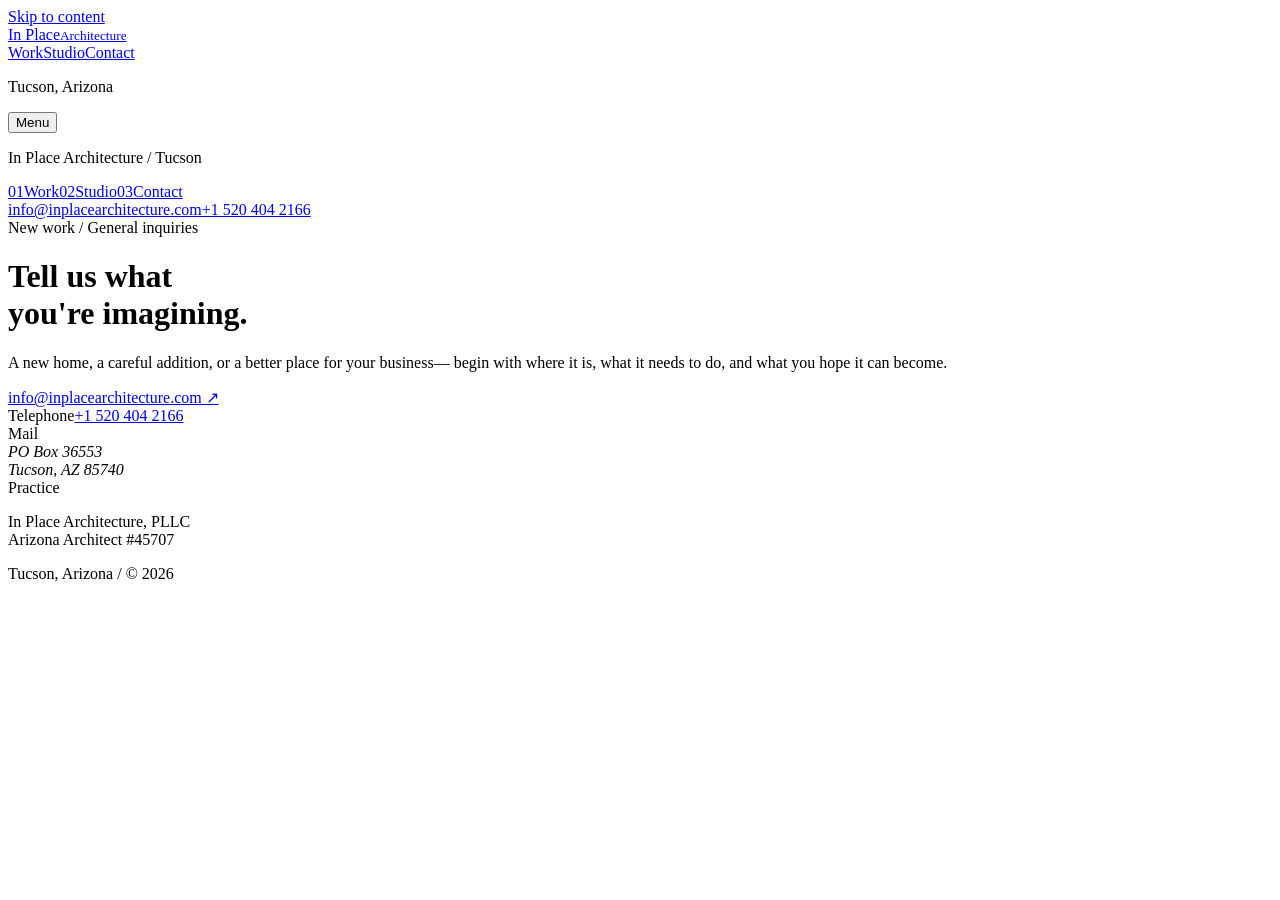
==== contact/index.html @ 78c362d6 "Publish architecture preview" ====
<!DOCTYPE html><html lang="en"><head><meta charSet="utf-8"/><meta name="viewport" content="width=device-width, initial-scale=1"/><link rel="stylesheet" href="/in-place-architecture-preview/assets/index-BM3rAuYu.css" data-rsc-css-href="/in-place-architecture-preview/assets/index-BM3rAuYu.css" data-precedence="vite-rsc/importer-resources"/><title>Contact | In Place Architecture</title><meta name="description" content="Start a conversation with In Place Architecture in Tucson, Arizona."/><meta name="keywords" content="Tucson architect,Arizona residential architect,design build Tucson,home remodel architect,commercial architecture Tucson"/><meta name="robots" content="noindex, nofollow, nocache"/><meta name="googlebot" content="noindex, nofollow, noimageindex"/><meta property="og:title" content="In Place Architecture"/><meta property="og:description" content="Architecture that holds its ground."/><meta property="og:type" content="website"/><meta property="og:locale" content="en_US"/><meta property="og:image" content="https://www.inplacearchitecture.com/og-v2.png"/><meta property="og:image:width" content="1200"/><meta property="og:image:height" content="630"/><meta property="og:image:alt" content="In Place Architecture — Architecture that holds its ground."/><meta name="twitter:card" content="summary_large_image"/><meta name="twitter:title" content="In Place Architecture"/><meta name="twitter:description" content="Architecture that holds its ground."/><meta name="twitter:image" content="https://www.inplacearchitecture.com/og-v2.png"/><link rel="shortcut icon" href="https://www.inplacearchitecture.com/favicon.png"/><link rel="icon" href="https://www.inplacearchitecture.com/favicon.png"/>
<link rel="preload" href="/in-place-architecture-preview/assets/_vinext_fonts/instrument-sans-9d9d2b4013ea/instrument-sans-416253b0.woff2" as="font" type="font/woff2" crossorigin />
<link rel="preload" href="/in-place-architecture-preview/assets/_vinext_fonts/instrument-sans-9d9d2b4013ea/instrument-sans-e190a634.woff2" as="font" type="font/woff2" crossorigin />
<link rel="preload" href="/in-place-architecture-preview/assets/_vinext_fonts/newsreader-94c054835b7e/newsreader-cdecad9c.woff2" as="font" type="font/woff2" crossorigin />
<link rel="preload" href="/in-place-architecture-preview/assets/_vinext_fonts/newsreader-94c054835b7e/newsreader-a239d8f4.woff2" as="font" type="font/woff2" crossorigin />
<link rel="preload" href="/in-place-architecture-preview/assets/_vinext_fonts/newsreader-94c054835b7e/newsreader-2415edd0.woff2" as="font" type="font/woff2" crossorigin />
<style data-vinext-fonts>/* latin-ext */
@font-face {
  font-family: 'Instrument Sans';
  font-style: normal;
  font-weight: 400 700;
  font-stretch: 100%;
  font-display: swap;
  src: url(/assets/_vinext_fonts/instrument-sans-9d9d2b4013ea/instrument-sans-416253b0.woff2) format('woff2');
  unicode-range: U+0100-02BA, U+02BD-02C5, U+02C7-02CC, U+02CE-02D7, U+02DD-02FF, U+0304, U+0308, U+0329, U+1D00-1DBF, U+1E00-1E9F, U+1EF2-1EFF, U+2020, U+20A0-20AB, U+20AD-20C0, U+2113, U+2C60-2C7F, U+A720-A7FF;
}
/* latin */
@font-face {
  font-family: 'Instrument Sans';
  font-style: normal;
  font-weight: 400 700;
  font-stretch: 100%;
  font-display: swap;
  src: url(/assets/_vinext_fonts/instrument-sans-9d9d2b4013ea/instrument-sans-e190a634.woff2) format('woff2');
  unicode-range: U+0000-00FF, U+0131, U+0152-0153, U+02BB-02BC, U+02C6, U+02DA, U+02DC, U+0304, U+0308, U+0329, U+2000-206F, U+20AC, U+2122, U+2191, U+2193, U+2212, U+2215, U+FEFF, U+FFFD;
}

.__font_instrument_sans_19ggksp { font-family: 'Instrument Sans', sans-serif; }

.__variable_instrument_sans_19ggksp { --font-sans: 'Instrument Sans', sans-serif; }

/* vietnamese */
@font-face {
  font-family: 'Newsreader';
  font-style: normal;
  font-weight: 200 800;
  font-display: swap;
  src: url(/assets/_vinext_fonts/newsreader-94c054835b7e/newsreader-cdecad9c.woff2) format('woff2');
  unicode-range: U+0102-0103, U+0110-0111, U+0128-0129, U+0168-0169, U+01A0-01A1, U+01AF-01B0, U+0300-0301, U+0303-0304, U+0308-0309, U+0323, U+0329, U+1EA0-1EF9, U+20AB;
}
/* latin-ext */
@font-face {
  font-family: 'Newsreader';
  font-style: normal;
  font-weight: 200 800;
  font-display: swap;
  src: url(/assets/_vinext_fonts/newsreader-94c054835b7e/newsreader-a239d8f4.woff2) format('woff2');
  unicode-range: U+0100-02BA, U+02BD-02C5, U+02C7-02CC, U+02CE-02D7, U+02DD-02FF, U+0304, U+0308, U+0329, U+1D00-1DBF, U+1E00-1E9F, U+1EF2-1EFF, U+2020, U+20A0-20AB, U+20AD-20C0, U+2113, U+2C60-2C7F, U+A720-A7FF;
}
/* latin */
@font-face {
  font-family: 'Newsreader';
  font-style: normal;
  font-weight: 200 800;
  font-display: swap;
  src: url(/assets/_vinext_fonts/newsreader-94c054835b7e/newsreader-2415edd0.woff2) format('woff2');
  unicode-range: U+0000-00FF, U+0131, U+0152-0153, U+02BB-02BC, U+02C6, U+02DA, U+02DC, U+0304, U+0308, U+0329, U+2000-206F, U+20AC, U+2122, U+2191, U+2193, U+2212, U+2215, U+FEFF, U+FFFD;
}

.__font_newsreader_0sptoui { font-family: 'Newsreader', sans-serif; }

.__variable_newsreader_0sptoui { --font-display: 'Newsreader', sans-serif; }
</style>
</head><body class="__variable_instrument_sans_19ggksp __variable_newsreader_0sptoui"><a class="skip-link" href="#main">Skip to content</a><header class="site-chrome"><a href="/in-place-architecture-preview/" class="site-mark" aria-label="In Place Architecture home"><span>In Place</span><small>Architecture</small></a><nav class="site-nav" aria-label="Primary navigation"><a href="/in-place-architecture-preview/work">Work</a><a href="/in-place-architecture-preview/studio">Studio</a><a href="/in-place-architecture-preview/contact" aria-current="page">Contact</a></nav><p class="site-place">Tucson, Arizona</p><button class="menu-trigger" type="button" aria-expanded="false" aria-controls="site-menu" aria-haspopup="dialog">Menu</button></header><div class="site-menu " id="site-menu" role="dialog" aria-hidden="true" aria-labelledby="site-menu-label"><p class="site-menu__label" id="site-menu-label">In Place Architecture / Tucson</p><nav aria-label="Menu navigation"><a href="/in-place-architecture-preview/work" tabindex="-1"><span>0<!-- -->1</span>Work</a><a href="/in-place-architecture-preview/studio" tabindex="-1"><span>0<!-- -->2</span>Studio</a><a href="/in-place-architecture-preview/contact" tabindex="-1"><span>0<!-- -->3</span>Contact</a></nav><div class="site-menu__contact"><a href="mailto:info@inplacearchitecture.com" tabindex="-1">info@inplacearchitecture.com</a><a href="tel:+15204042166" tabindex="-1">+1 520 404 2166</a></div></div><main id="main" class="contact-page"><div class="contact-page__label">New work / General inquiries</div><h1>Tell us what<br/>you&#x27;re imagining.</h1><p class="contact-page__intro">A new home, a careful addition, or a better place for your business— begin with where it is, what it needs to do, and what you hope it can become.</p><a class="contact-page__email" href="mailto:info@inplacearchitecture.com?subject=Project%20inquiry">info@inplacearchitecture.com <span aria-hidden="true">↗</span></a><div class="contact-page__details"><div><span>Telephone</span><a href="tel:+15204042166">+1 520 404 2166</a></div><div><span>Mail</span><address>PO Box 36553<br/>Tucson, AZ 85740</address></div><div><span>Practice</span><p>In Place Architecture, PLLC<br/>Arizona Architect #45707</p></div></div><p class="contact-page__footer">Tucson, Arizona / © <!-- -->2026</p></main><script type="application/ld+json">{"@context":"https://schema.org","@type":"ProfessionalService","name":"In Place Architecture, PLLC","founder":{"@type":"Person","name":"Jake Boen","jobTitle":"Architect"},"areaServed":"Southern Arizona","telephone":"+1-520-404-2166","email":"info@inplacearchitecture.com","url":"https://www.inplacearchitecture.com/"}</script><script>
(() => {
  const trigger = document.querySelector('.menu-trigger');
  const menu = document.querySelector('.site-menu');
  const menuLinks = menu ? Array.from(menu.querySelectorAll('a')) : [];
  let open = false;

  function setMenu(nextOpen, restoreFocus = false) {
    open = nextOpen;
    if (!trigger || !menu) return;
    trigger.textContent = open ? 'Close' : 'Menu';
    trigger.setAttribute('aria-expanded', String(open));
    menu.classList.toggle('site-menu--open', open);
    menu.setAttribute('aria-hidden', String(!open));
    menuLinks.forEach((link) => link.tabIndex = open ? 0 : -1);
    document.body.style.overflow = open ? 'hidden' : '';
    if (open) menuLinks[0]?.focus();
    if (!open && restoreFocus) trigger.focus();
  }

  trigger?.addEventListener('click', () => setMenu(!open));
  menuLinks.forEach((link) => link.addEventListener('click', () => setMenu(false)));
  document.addEventListener('keydown', (event) => {
    if (!open) return;
    if (event.key === 'Escape') {
      event.preventDefault();
      setMenu(false, true);
      return;
    }
    if (event.key !== 'Tab' || !trigger || menuLinks.length === 0) return;
    const first = trigger;
    const last = menuLinks[menuLinks.length - 1];
    if (event.shiftKey && document.activeElement === first) {
      event.preventDefault();
      last.focus();
    } else if (!event.shiftKey && document.activeElement === last) {
      event.preventDefault();
      first.focus();
    }
  });

  const rows = Array.from(document.querySelectorAll('.project-index__rows > a'));
  const previews = Array.from(document.querySelectorAll('.project-index__preview figure'));
  rows.forEach((row, index) => {
    const activate = () => {
      rows.forEach((item) => item.classList.remove('is-active'));
      previews.forEach((item) => item.classList.remove('is-active'));
      row.classList.add('is-active');
      previews[index]?.classList.add('is-active');
    };
    row.addEventListener('mouseenter', activate);
    row.addEventListener('focus', activate);
  });
})();
</script></body></html>
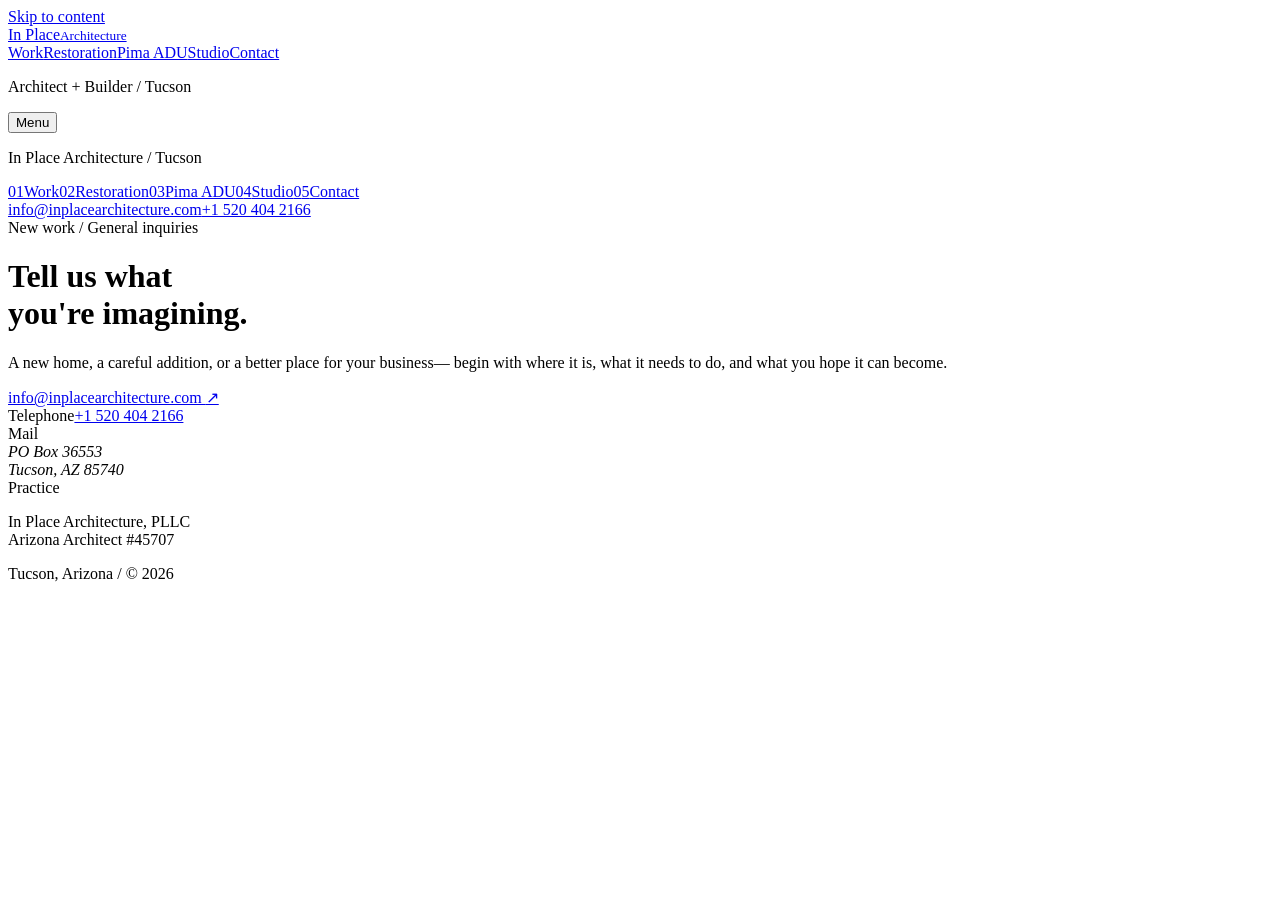
==== commit 24f7e3fc: "Rebuild architecture preview around Jake's portfolio" ====
--- a/contact/index.html
+++ b/contact/index.html
@@ -1,5 +1,4 @@
-<!DOCTYPE html><html lang="en"><head><meta charSet="utf-8"/><meta name="viewport" content="width=device-width, initial-scale=1"/><link rel="stylesheet" href="/in-place-architecture-preview/assets/index-BM3rAuYu.css" data-rsc-css-href="/in-place-architecture-preview/assets/index-BM3rAuYu.css" data-precedence="vite-rsc/importer-resources"/><title>Contact | In Place Architecture</title><meta name="description" content="Start a conversation with In Place Architecture in Tucson, Arizona."/><meta name="keywords" content="Tucson architect,Arizona residential architect,design build Tucson,home remodel architect,commercial architecture Tucson"/><meta name="robots" content="noindex, nofollow, nocache"/><meta name="googlebot" content="noindex, nofollow, noimageindex"/><meta property="og:title" content="In Place Architecture"/><meta property="og:description" content="Architecture that holds its ground."/><meta property="og:type" content="website"/><meta property="og:locale" content="en_US"/><meta property="og:image" content="https://www.inplacearchitecture.com/og-v2.png"/><meta property="og:image:width" content="1200"/><meta property="og:image:height" content="630"/><meta property="og:image:alt" content="In Place Architecture — Architecture that holds its ground."/><meta name="twitter:card" content="summary_large_image"/><meta name="twitter:title" content="In Place Architecture"/><meta name="twitter:description" content="Architecture that holds its ground."/><meta name="twitter:image" content="https://www.inplacearchitecture.com/og-v2.png"/><link rel="shortcut icon" href="https://www.inplacearchitecture.com/favicon.png"/><link rel="icon" href="https://www.inplacearchitecture.com/favicon.png"/>
-<link rel="preload" href="/in-place-architecture-preview/assets/_vinext_fonts/instrument-sans-9d9d2b4013ea/instrument-sans-416253b0.woff2" as="font" type="font/woff2" crossorigin />
+<!DOCTYPE html><html lang="en"><head><meta charSet="utf-8"/><meta name="viewport" content="width=device-width, initial-scale=1"/><link rel="stylesheet" href="/in-place-architecture-preview/assets/site.css"><title>Contact | In Place Architecture</title><meta name="description" content="Start a conversation with In Place Architecture in Tucson, Arizona."/><meta name="keywords" content="Tucson architect,Arizona residential architect,design build Tucson,home remodel architect,historic restoration Tucson,adaptive reuse architect Arizona,Pima ADU,commercial architecture Tucson"/><meta name="robots" content="noindex, nofollow, nocache"/><meta name="googlebot" content="noindex, nofollow, noimageindex"/><meta property="og:title" content="In Place Architecture"/><meta property="og:description" content="Keep what matters. Make what’s next belong."/><meta property="og:type" content="website"/><meta property="og:locale" content="en_US"/><meta property="og:image" content="https://claytonboen.github.io/in-place-architecture-preview/og.png"/><meta property="og:image:width" content="1200"/><meta property="og:image:height" content="630"/><meta property="og:image:alt" content="In Place Architecture — Keep what matters. Make what’s next belong."/><meta name="twitter:card" content="summary_large_image"/><meta name="twitter:title" content="In Place Architecture"/><meta name="twitter:description" content="Keep what matters. Make what’s next belong."/><meta name="twitter:image" content="https://claytonboen.github.io/in-place-architecture-preview/og.png"/><link rel="shortcut icon" href="https://claytonboen.github.io/in-place-architecture-preview/favicon.png"/><link rel="icon" href="https://claytonboen.github.io/in-place-architecture-preview/favicon.png"/><link rel="preload" href="/in-place-architecture-preview/assets/_vinext_fonts/instrument-sans-9d9d2b4013ea/instrument-sans-416253b0.woff2" as="font" type="font/woff2" crossorigin />
 <link rel="preload" href="/in-place-architecture-preview/assets/_vinext_fonts/instrument-sans-9d9d2b4013ea/instrument-sans-e190a634.woff2" as="font" type="font/woff2" crossorigin />
 <link rel="preload" href="/in-place-architecture-preview/assets/_vinext_fonts/newsreader-94c054835b7e/newsreader-cdecad9c.woff2" as="font" type="font/woff2" crossorigin />
 <link rel="preload" href="/in-place-architecture-preview/assets/_vinext_fonts/newsreader-94c054835b7e/newsreader-a239d8f4.woff2" as="font" type="font/woff2" crossorigin />
@@ -11,7 +10,7 @@
   font-weight: 400 700;
   font-stretch: 100%;
   font-display: swap;
-  src: url(/assets/_vinext_fonts/instrument-sans-9d9d2b4013ea/instrument-sans-416253b0.woff2) format('woff2');
+  src: url(/in-place-architecture-preview/assets/_vinext_fonts/instrument-sans-9d9d2b4013ea/instrument-sans-416253b0.woff2) format('woff2');
   unicode-range: U+0100-02BA, U+02BD-02C5, U+02C7-02CC, U+02CE-02D7, U+02DD-02FF, U+0304, U+0308, U+0329, U+1D00-1DBF, U+1E00-1E9F, U+1EF2-1EFF, U+2020, U+20A0-20AB, U+20AD-20C0, U+2113, U+2C60-2C7F, U+A720-A7FF;
 }
 /* latin */
@@ -21,7 +20,7 @@
   font-weight: 400 700;
   font-stretch: 100%;
   font-display: swap;
-  src: url(/assets/_vinext_fonts/instrument-sans-9d9d2b4013ea/instrument-sans-e190a634.woff2) format('woff2');
+  src: url(/in-place-architecture-preview/assets/_vinext_fonts/instrument-sans-9d9d2b4013ea/instrument-sans-e190a634.woff2) format('woff2');
   unicode-range: U+0000-00FF, U+0131, U+0152-0153, U+02BB-02BC, U+02C6, U+02DA, U+02DC, U+0304, U+0308, U+0329, U+2000-206F, U+20AC, U+2122, U+2191, U+2193, U+2212, U+2215, U+FEFF, U+FFFD;
 }
 
@@ -35,7 +34,7 @@
   font-style: normal;
   font-weight: 200 800;
   font-display: swap;
-  src: url(/assets/_vinext_fonts/newsreader-94c054835b7e/newsreader-cdecad9c.woff2) format('woff2');
+  src: url(/in-place-architecture-preview/assets/_vinext_fonts/newsreader-94c054835b7e/newsreader-cdecad9c.woff2) format('woff2');
   unicode-range: U+0102-0103, U+0110-0111, U+0128-0129, U+0168-0169, U+01A0-01A1, U+01AF-01B0, U+0300-0301, U+0303-0304, U+0308-0309, U+0323, U+0329, U+1EA0-1EF9, U+20AB;
 }
 /* latin-ext */
@@ -44,7 +43,7 @@
   font-style: normal;
   font-weight: 200 800;
   font-display: swap;
-  src: url(/assets/_vinext_fonts/newsreader-94c054835b7e/newsreader-a239d8f4.woff2) format('woff2');
+  src: url(/in-place-architecture-preview/assets/_vinext_fonts/newsreader-94c054835b7e/newsreader-a239d8f4.woff2) format('woff2');
   unicode-range: U+0100-02BA, U+02BD-02C5, U+02C7-02CC, U+02CE-02D7, U+02DD-02FF, U+0304, U+0308, U+0329, U+1D00-1DBF, U+1E00-1E9F, U+1EF2-1EFF, U+2020, U+20A0-20AB, U+20AD-20C0, U+2113, U+2C60-2C7F, U+A720-A7FF;
 }
 /* latin */
@@ -53,7 +52,7 @@
   font-style: normal;
   font-weight: 200 800;
   font-display: swap;
-  src: url(/assets/_vinext_fonts/newsreader-94c054835b7e/newsreader-2415edd0.woff2) format('woff2');
+  src: url(/in-place-architecture-preview/assets/_vinext_fonts/newsreader-94c054835b7e/newsreader-2415edd0.woff2) format('woff2');
   unicode-range: U+0000-00FF, U+0131, U+0152-0153, U+02BB-02BC, U+02C6, U+02DA, U+02DC, U+0304, U+0308, U+0329, U+2000-206F, U+20AC, U+2122, U+2191, U+2193, U+2212, U+2215, U+FEFF, U+FFFD;
 }
 
@@ -61,58 +60,4 @@
 
 .__variable_newsreader_0sptoui { --font-display: 'Newsreader', sans-serif; }
 </style>
-</head><body class="__variable_instrument_sans_19ggksp __variable_newsreader_0sptoui"><a class="skip-link" href="#main">Skip to content</a><header class="site-chrome"><a href="/in-place-architecture-preview/" class="site-mark" aria-label="In Place Architecture home"><span>In Place</span><small>Architecture</small></a><nav class="site-nav" aria-label="Primary navigation"><a href="/in-place-architecture-preview/work">Work</a><a href="/in-place-architecture-preview/studio">Studio</a><a href="/in-place-architecture-preview/contact" aria-current="page">Contact</a></nav><p class="site-place">Tucson, Arizona</p><button class="menu-trigger" type="button" aria-expanded="false" aria-controls="site-menu" aria-haspopup="dialog">Menu</button></header><div class="site-menu " id="site-menu" role="dialog" aria-hidden="true" aria-labelledby="site-menu-label"><p class="site-menu__label" id="site-menu-label">In Place Architecture / Tucson</p><nav aria-label="Menu navigation"><a href="/in-place-architecture-preview/work" tabindex="-1"><span>0<!-- -->1</span>Work</a><a href="/in-place-architecture-preview/studio" tabindex="-1"><span>0<!-- -->2</span>Studio</a><a href="/in-place-architecture-preview/contact" tabindex="-1"><span>0<!-- -->3</span>Contact</a></nav><div class="site-menu__contact"><a href="mailto:info@inplacearchitecture.com" tabindex="-1">info@inplacearchitecture.com</a><a href="tel:+15204042166" tabindex="-1">+1 520 404 2166</a></div></div><main id="main" class="contact-page"><div class="contact-page__label">New work / General inquiries</div><h1>Tell us what<br/>you&#x27;re imagining.</h1><p class="contact-page__intro">A new home, a careful addition, or a better place for your business— begin with where it is, what it needs to do, and what you hope it can become.</p><a class="contact-page__email" href="mailto:info@inplacearchitecture.com?subject=Project%20inquiry">info@inplacearchitecture.com <span aria-hidden="true">↗</span></a><div class="contact-page__details"><div><span>Telephone</span><a href="tel:+15204042166">+1 520 404 2166</a></div><div><span>Mail</span><address>PO Box 36553<br/>Tucson, AZ 85740</address></div><div><span>Practice</span><p>In Place Architecture, PLLC<br/>Arizona Architect #45707</p></div></div><p class="contact-page__footer">Tucson, Arizona / © <!-- -->2026</p></main><script type="application/ld+json">{"@context":"https://schema.org","@type":"ProfessionalService","name":"In Place Architecture, PLLC","founder":{"@type":"Person","name":"Jake Boen","jobTitle":"Architect"},"areaServed":"Southern Arizona","telephone":"+1-520-404-2166","email":"info@inplacearchitecture.com","url":"https://www.inplacearchitecture.com/"}</script><script>
-(() => {
-  const trigger = document.querySelector('.menu-trigger');
-  const menu = document.querySelector('.site-menu');
-  const menuLinks = menu ? Array.from(menu.querySelectorAll('a')) : [];
-  let open = false;
-
-  function setMenu(nextOpen, restoreFocus = false) {
-    open = nextOpen;
-    if (!trigger || !menu) return;
-    trigger.textContent = open ? 'Close' : 'Menu';
-    trigger.setAttribute('aria-expanded', String(open));
-    menu.classList.toggle('site-menu--open', open);
-    menu.setAttribute('aria-hidden', String(!open));
-    menuLinks.forEach((link) => link.tabIndex = open ? 0 : -1);
-    document.body.style.overflow = open ? 'hidden' : '';
-    if (open) menuLinks[0]?.focus();
-    if (!open && restoreFocus) trigger.focus();
-  }
-
-  trigger?.addEventListener('click', () => setMenu(!open));
-  menuLinks.forEach((link) => link.addEventListener('click', () => setMenu(false)));
-  document.addEventListener('keydown', (event) => {
-    if (!open) return;
-    if (event.key === 'Escape') {
-      event.preventDefault();
-      setMenu(false, true);
-      return;
-    }
-    if (event.key !== 'Tab' || !trigger || menuLinks.length === 0) return;
-    const first = trigger;
-    const last = menuLinks[menuLinks.length - 1];
-    if (event.shiftKey && document.activeElement === first) {
-      event.preventDefault();
-      last.focus();
-    } else if (!event.shiftKey && document.activeElement === last) {
-      event.preventDefault();
-      first.focus();
-    }
-  });
-
-  const rows = Array.from(document.querySelectorAll('.project-index__rows > a'));
-  const previews = Array.from(document.querySelectorAll('.project-index__preview figure'));
-  rows.forEach((row, index) => {
-    const activate = () => {
-      rows.forEach((item) => item.classList.remove('is-active'));
-      previews.forEach((item) => item.classList.remove('is-active'));
-      row.classList.add('is-active');
-      previews[index]?.classList.add('is-active');
-    };
-    row.addEventListener('mouseenter', activate);
-    row.addEventListener('focus', activate);
-  });
-})();
-</script></body></html>+</head><body class="__variable_instrument_sans_19ggksp __variable_newsreader_0sptoui"><a class="skip-link" href="#main">Skip to content</a><header class="site-chrome"><a href="/in-place-architecture-preview/" class="site-mark" aria-label="In Place Architecture home"><span>In Place</span><small>Architecture</small></a><nav class="site-nav" aria-label="Primary navigation"><a href="/in-place-architecture-preview/work">Work</a><a href="/in-place-architecture-preview/restoration">Restoration</a><a href="/in-place-architecture-preview/pima-adu">Pima ADU</a><a href="/in-place-architecture-preview/studio">Studio</a><a href="/in-place-architecture-preview/contact" aria-current="page">Contact</a></nav><p class="site-place">Architect + Builder / Tucson</p><button class="menu-trigger" type="button" aria-expanded="false" aria-controls="site-menu" aria-haspopup="dialog">Menu</button></header><div class="site-menu " id="site-menu" role="dialog" aria-hidden="true" aria-labelledby="site-menu-label"><p class="site-menu__label" id="site-menu-label">In Place Architecture / Tucson</p><nav aria-label="Menu navigation"><a href="/in-place-architecture-preview/work" tabindex="-1"><span>0<!-- -->1</span>Work</a><a href="/in-place-architecture-preview/restoration" tabindex="-1"><span>0<!-- -->2</span>Restoration</a><a href="/in-place-architecture-preview/pima-adu" tabindex="-1"><span>0<!-- -->3</span>Pima ADU</a><a href="/in-place-architecture-preview/studio" tabindex="-1"><span>0<!-- -->4</span>Studio</a><a href="/in-place-architecture-preview/contact" tabindex="-1"><span>0<!-- -->5</span>Contact</a></nav><div class="site-menu__contact"><a href="mailto:info@inplacearchitecture.com" tabindex="-1">info@inplacearchitecture.com</a><a href="tel:+15204042166" tabindex="-1">+1 520 404 2166</a></div></div><main id="main" class="contact-page"><div class="contact-page__label">New work / General inquiries</div><h1>Tell us what<br/>you&#x27;re imagining.</h1><p class="contact-page__intro">A new home, a careful addition, or a better place for your business— begin with where it is, what it needs to do, and what you hope it can become.</p><a class="contact-page__email" href="mailto:info@inplacearchitecture.com?subject=Project%20inquiry">info@inplacearchitecture.com <span aria-hidden="true">↗</span></a><div class="contact-page__details"><div><span>Telephone</span><a href="tel:+15204042166">+1 520 404 2166</a></div><div><span>Mail</span><address>PO Box 36553<br/>Tucson, AZ 85740</address></div><div><span>Practice</span><p>In Place Architecture, PLLC<br/>Arizona Architect #45707</p></div></div><p class="contact-page__footer">Tucson, Arizona / © <!-- -->2026</p></main><script type="application/ld+json">{"@context":"https://schema.org","@type":"ProfessionalService","name":"In Place Architecture, PLLC","founder":{"@type":"Person","name":"Jake Boen","jobTitle":"Architect"},"areaServed":"Southern Arizona","telephone":"+1-520-404-2166","email":"info@inplacearchitecture.com","url":"https://www.inplacearchitecture.com/"}</script><script src="/in-place-architecture-preview/assets/site.js"></script></body></html>
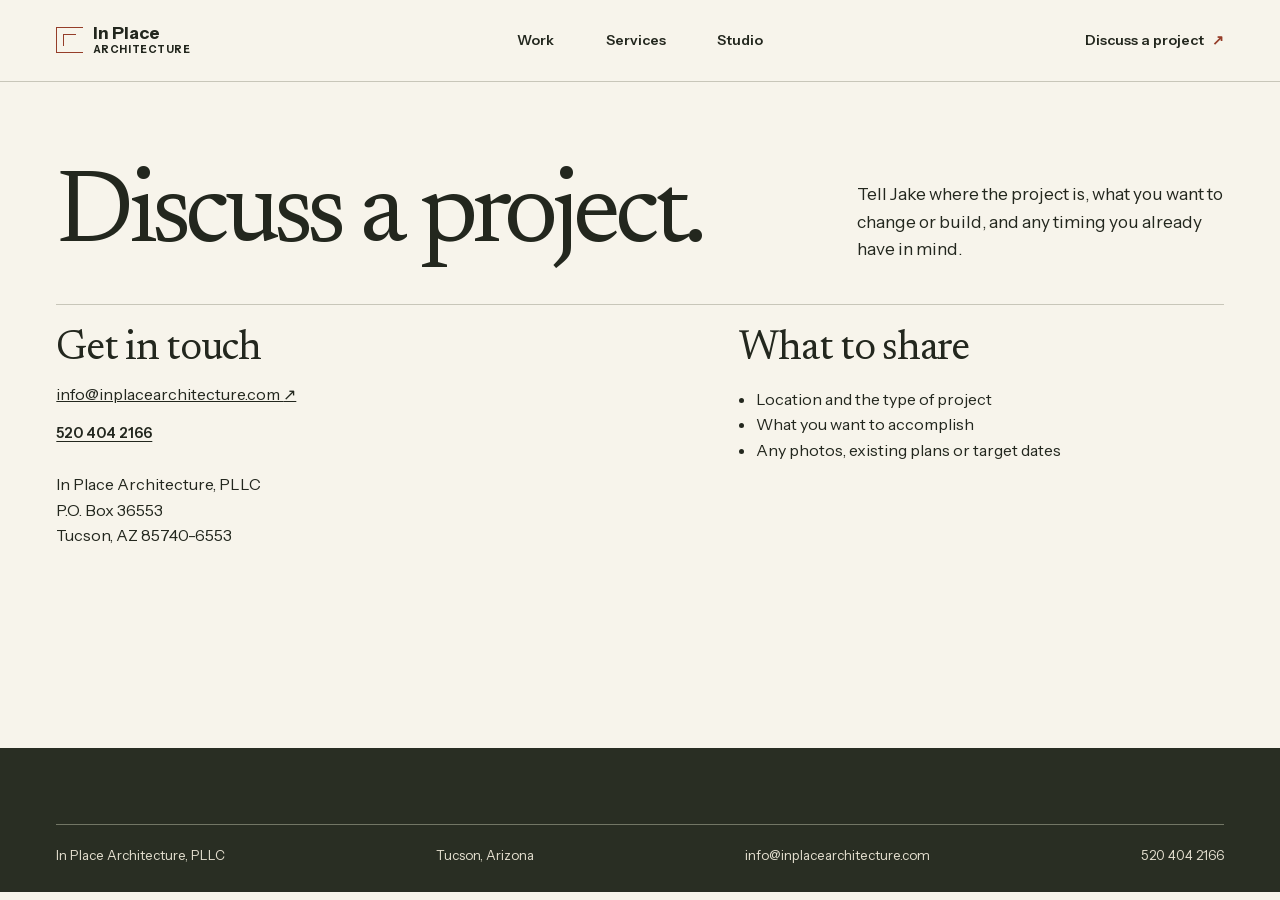
==== commit 0ee9290f: "Publish researched architecture portfolio redesign and typography fix" ====
--- a/contact/index.html
+++ b/contact/index.html
@@ -1,8 +1,9 @@
-<!DOCTYPE html><html lang="en"><head><meta charSet="utf-8"/><meta name="viewport" content="width=device-width, initial-scale=1"/><link rel="stylesheet" href="/in-place-architecture-preview/assets/site.css"><title>Contact | In Place Architecture</title><meta name="description" content="Start a conversation with In Place Architecture in Tucson, Arizona."/><meta name="keywords" content="Tucson architect,Arizona residential architect,design build Tucson,home remodel architect,historic restoration Tucson,adaptive reuse architect Arizona,Pima ADU,commercial architecture Tucson"/><meta name="robots" content="noindex, nofollow, nocache"/><meta name="googlebot" content="noindex, nofollow, noimageindex"/><meta property="og:title" content="In Place Architecture"/><meta property="og:description" content="Keep what matters. Make what’s next belong."/><meta property="og:type" content="website"/><meta property="og:locale" content="en_US"/><meta property="og:image" content="https://claytonboen.github.io/in-place-architecture-preview/og.png"/><meta property="og:image:width" content="1200"/><meta property="og:image:height" content="630"/><meta property="og:image:alt" content="In Place Architecture — Keep what matters. Make what’s next belong."/><meta name="twitter:card" content="summary_large_image"/><meta name="twitter:title" content="In Place Architecture"/><meta name="twitter:description" content="Keep what matters. Make what’s next belong."/><meta name="twitter:image" content="https://claytonboen.github.io/in-place-architecture-preview/og.png"/><link rel="shortcut icon" href="https://claytonboen.github.io/in-place-architecture-preview/favicon.png"/><link rel="icon" href="https://claytonboen.github.io/in-place-architecture-preview/favicon.png"/><link rel="preload" href="/in-place-architecture-preview/assets/_vinext_fonts/instrument-sans-9d9d2b4013ea/instrument-sans-416253b0.woff2" as="font" type="font/woff2" crossorigin />
-<link rel="preload" href="/in-place-architecture-preview/assets/_vinext_fonts/instrument-sans-9d9d2b4013ea/instrument-sans-e190a634.woff2" as="font" type="font/woff2" crossorigin />
-<link rel="preload" href="/in-place-architecture-preview/assets/_vinext_fonts/newsreader-94c054835b7e/newsreader-cdecad9c.woff2" as="font" type="font/woff2" crossorigin />
-<link rel="preload" href="/in-place-architecture-preview/assets/_vinext_fonts/newsreader-94c054835b7e/newsreader-a239d8f4.woff2" as="font" type="font/woff2" crossorigin />
-<link rel="preload" href="/in-place-architecture-preview/assets/_vinext_fonts/newsreader-94c054835b7e/newsreader-2415edd0.woff2" as="font" type="font/woff2" crossorigin />
+<!DOCTYPE html><html lang="en"><head><meta charSet="utf-8"/><meta name="viewport" content="width=device-width, initial-scale=1"/><link rel="stylesheet" href="../assets/index-V8uAqT-w.css" data-rsc-css-href="../assets/index-V8uAqT-w.css" data-precedence="vite-rsc/importer-resources"/><title>Contact | In Place Architecture</title><meta name="description" content="Jake Boen’s Tucson architecture studio for historic restoration, residential and commercial design, and Pima ADU."/><meta name="robots" content="noindex, nofollow"/><link rel="icon" href="../favicon.png"/>
+<link rel="preload" href="../assets/_vinext_fonts/instrument-sans-9d9d2b4013ea/instrument-sans-416253b0.woff2" as="font" type="font/woff2" crossorigin />
+<link rel="preload" href="../assets/_vinext_fonts/instrument-sans-9d9d2b4013ea/instrument-sans-e190a634.woff2" as="font" type="font/woff2" crossorigin />
+<link rel="preload" href="../assets/_vinext_fonts/newsreader-94c054835b7e/newsreader-cdecad9c.woff2" as="font" type="font/woff2" crossorigin />
+<link rel="preload" href="../assets/_vinext_fonts/newsreader-94c054835b7e/newsreader-a239d8f4.woff2" as="font" type="font/woff2" crossorigin />
+<link rel="preload" href="../assets/_vinext_fonts/newsreader-94c054835b7e/newsreader-2415edd0.woff2" as="font" type="font/woff2" crossorigin />
 <style data-vinext-fonts>/* latin-ext */
 @font-face {
   font-family: 'Instrument Sans';
@@ -10,7 +11,7 @@
   font-weight: 400 700;
   font-stretch: 100%;
   font-display: swap;
-  src: url(/in-place-architecture-preview/assets/_vinext_fonts/instrument-sans-9d9d2b4013ea/instrument-sans-416253b0.woff2) format('woff2');
+  src: url(../assets/_vinext_fonts/instrument-sans-9d9d2b4013ea/instrument-sans-416253b0.woff2) format('woff2');
   unicode-range: U+0100-02BA, U+02BD-02C5, U+02C7-02CC, U+02CE-02D7, U+02DD-02FF, U+0304, U+0308, U+0329, U+1D00-1DBF, U+1E00-1E9F, U+1EF2-1EFF, U+2020, U+20A0-20AB, U+20AD-20C0, U+2113, U+2C60-2C7F, U+A720-A7FF;
 }
 /* latin */
@@ -20,7 +21,7 @@
   font-weight: 400 700;
   font-stretch: 100%;
   font-display: swap;
-  src: url(/in-place-architecture-preview/assets/_vinext_fonts/instrument-sans-9d9d2b4013ea/instrument-sans-e190a634.woff2) format('woff2');
+  src: url(../assets/_vinext_fonts/instrument-sans-9d9d2b4013ea/instrument-sans-e190a634.woff2) format('woff2');
   unicode-range: U+0000-00FF, U+0131, U+0152-0153, U+02BB-02BC, U+02C6, U+02DA, U+02DC, U+0304, U+0308, U+0329, U+2000-206F, U+20AC, U+2122, U+2191, U+2193, U+2212, U+2215, U+FEFF, U+FFFD;
 }
 
@@ -34,7 +35,7 @@
   font-style: normal;
   font-weight: 200 800;
   font-display: swap;
-  src: url(/in-place-architecture-preview/assets/_vinext_fonts/newsreader-94c054835b7e/newsreader-cdecad9c.woff2) format('woff2');
+  src: url(../assets/_vinext_fonts/newsreader-94c054835b7e/newsreader-cdecad9c.woff2) format('woff2');
   unicode-range: U+0102-0103, U+0110-0111, U+0128-0129, U+0168-0169, U+01A0-01A1, U+01AF-01B0, U+0300-0301, U+0303-0304, U+0308-0309, U+0323, U+0329, U+1EA0-1EF9, U+20AB;
 }
 /* latin-ext */
@@ -43,7 +44,7 @@
   font-style: normal;
   font-weight: 200 800;
   font-display: swap;
-  src: url(/in-place-architecture-preview/assets/_vinext_fonts/newsreader-94c054835b7e/newsreader-a239d8f4.woff2) format('woff2');
+  src: url(../assets/_vinext_fonts/newsreader-94c054835b7e/newsreader-a239d8f4.woff2) format('woff2');
   unicode-range: U+0100-02BA, U+02BD-02C5, U+02C7-02CC, U+02CE-02D7, U+02DD-02FF, U+0304, U+0308, U+0329, U+1D00-1DBF, U+1E00-1E9F, U+1EF2-1EFF, U+2020, U+20A0-20AB, U+20AD-20C0, U+2113, U+2C60-2C7F, U+A720-A7FF;
 }
 /* latin */
@@ -52,7 +53,7 @@
   font-style: normal;
   font-weight: 200 800;
   font-display: swap;
-  src: url(/in-place-architecture-preview/assets/_vinext_fonts/newsreader-94c054835b7e/newsreader-2415edd0.woff2) format('woff2');
+  src: url(../assets/_vinext_fonts/newsreader-94c054835b7e/newsreader-2415edd0.woff2) format('woff2');
   unicode-range: U+0000-00FF, U+0131, U+0152-0153, U+02BB-02BC, U+02C6, U+02DA, U+02DC, U+0304, U+0308, U+0329, U+2000-206F, U+20AC, U+2122, U+2191, U+2193, U+2212, U+2215, U+FEFF, U+FFFD;
 }
 
@@ -60,4 +61,4 @@
 
 .__variable_newsreader_0sptoui { --font-display: 'Newsreader', sans-serif; }
 </style>
-</head><body class="__variable_instrument_sans_19ggksp __variable_newsreader_0sptoui"><a class="skip-link" href="#main">Skip to content</a><header class="site-chrome"><a href="/in-place-architecture-preview/" class="site-mark" aria-label="In Place Architecture home"><span>In Place</span><small>Architecture</small></a><nav class="site-nav" aria-label="Primary navigation"><a href="/in-place-architecture-preview/work">Work</a><a href="/in-place-architecture-preview/restoration">Restoration</a><a href="/in-place-architecture-preview/pima-adu">Pima ADU</a><a href="/in-place-architecture-preview/studio">Studio</a><a href="/in-place-architecture-preview/contact" aria-current="page">Contact</a></nav><p class="site-place">Architect + Builder / Tucson</p><button class="menu-trigger" type="button" aria-expanded="false" aria-controls="site-menu" aria-haspopup="dialog">Menu</button></header><div class="site-menu " id="site-menu" role="dialog" aria-hidden="true" aria-labelledby="site-menu-label"><p class="site-menu__label" id="site-menu-label">In Place Architecture / Tucson</p><nav aria-label="Menu navigation"><a href="/in-place-architecture-preview/work" tabindex="-1"><span>0<!-- -->1</span>Work</a><a href="/in-place-architecture-preview/restoration" tabindex="-1"><span>0<!-- -->2</span>Restoration</a><a href="/in-place-architecture-preview/pima-adu" tabindex="-1"><span>0<!-- -->3</span>Pima ADU</a><a href="/in-place-architecture-preview/studio" tabindex="-1"><span>0<!-- -->4</span>Studio</a><a href="/in-place-architecture-preview/contact" tabindex="-1"><span>0<!-- -->5</span>Contact</a></nav><div class="site-menu__contact"><a href="mailto:info@inplacearchitecture.com" tabindex="-1">info@inplacearchitecture.com</a><a href="tel:+15204042166" tabindex="-1">+1 520 404 2166</a></div></div><main id="main" class="contact-page"><div class="contact-page__label">New work / General inquiries</div><h1>Tell us what<br/>you&#x27;re imagining.</h1><p class="contact-page__intro">A new home, a careful addition, or a better place for your business— begin with where it is, what it needs to do, and what you hope it can become.</p><a class="contact-page__email" href="mailto:info@inplacearchitecture.com?subject=Project%20inquiry">info@inplacearchitecture.com <span aria-hidden="true">↗</span></a><div class="contact-page__details"><div><span>Telephone</span><a href="tel:+15204042166">+1 520 404 2166</a></div><div><span>Mail</span><address>PO Box 36553<br/>Tucson, AZ 85740</address></div><div><span>Practice</span><p>In Place Architecture, PLLC<br/>Arizona Architect #45707</p></div></div><p class="contact-page__footer">Tucson, Arizona / © <!-- -->2026</p></main><script type="application/ld+json">{"@context":"https://schema.org","@type":"ProfessionalService","name":"In Place Architecture, PLLC","founder":{"@type":"Person","name":"Jake Boen","jobTitle":"Architect"},"areaServed":"Southern Arizona","telephone":"+1-520-404-2166","email":"info@inplacearchitecture.com","url":"https://www.inplacearchitecture.com/"}</script><script src="/in-place-architecture-preview/assets/site.js"></script></body></html>+</head><body class="__variable_instrument_sans_19ggksp __variable_newsreader_0sptoui"><a class="skip-link" href="#main">Skip to content</a><header class="site-header"><a href="../index.html" class="wordmark" aria-label="In Place Architecture home"><span class="wordmark__symbol" aria-hidden="true"></span><span>In Place<span class="wordmark__sub">Architecture</span></span></a><nav class="desktop-nav" aria-label="Main navigation"><a href="../work/index.html">Work</a><a href="../services/index.html">Services</a><a href="../studio/index.html">Studio</a></nav><a href="index.html" class="header-contact">Discuss a project <span aria-hidden="true">↗</span></a><details class="mobile-nav"><summary>Menu <span aria-hidden="true">+</span></summary><nav aria-label="Main navigation"><a href="../work/index.html">Work</a><a href="../services/index.html">Services</a><a href="../studio/index.html">Studio</a><a href="index.html">Discuss a project <span aria-hidden="true">↗</span></a></nav></details></header><main id="main" tabindex="-1" class="section-shell contact-page"><div class="page-intro"><h1>Discuss a project.</h1><p>Tell Jake where the project is, what you want to change or build, and any timing you already have in mind.</p></div><div class="contact-layout"><section aria-labelledby="contact-details"><h2 id="contact-details">Get in touch</h2><a class="contact-email" href="mailto:info@inplacearchitecture.com?subject=New%20project%20inquiry">info@inplacearchitecture.com <span aria-hidden="true">↗</span></a><a class="text-link" href="tel:+15204042166">520 404 2166</a><address>In Place Architecture, PLLC<br/>P.O. Box 36553<br/>Tucson, AZ 85740-6553</address></section><section aria-labelledby="inquiry-details"><h2 id="inquiry-details">What to share</h2><ul><li>Location and the type of project</li><li>What you want to accomplish</li><li>Any photos, existing plans or target dates</li></ul></section></div></main><footer class="site-footer"><div class="footer-invitation"><div><p class="eyebrow">Project inquiries</p><h2>Tell us what you have in mind.</h2></div><a href="index.html" class="action-link">Discuss a project <span aria-hidden="true">↗</span></a></div><div class="footer-details"><a href="../index.html">In Place Architecture, PLLC</a><span>Tucson, Arizona</span><a href="mailto:info@inplacearchitecture.com">info@inplacearchitecture.com</a><a href="tel:+15204042166">520 404 2166</a></div></footer></body></html>
--- a/assets/index-V8uAqT-w.css
+++ b/assets/index-V8uAqT-w.css
@@ -0,0 +1 @@
+:root{--paper:#f7f4eb;--ink:#23271e;--olive:#292e23;--muted:#5e6154;--rust:#953d29;--cream:#f7f1e1;--accent:#e5b37b;--line:#c8c6b9;--gutter:clamp(1.2rem, 4.4vw, 5.25rem)}*{box-sizing:border-box}html{background:var(--paper)}body{--display:var(--font-display,Georgia), Georgia, serif;--sans:var(--font-sans,Arial), Arial, sans-serif;color:var(--ink);font-family:var(--sans);margin:0;font-size:1rem;line-height:1.6}::selection{color:var(--ink);background:#d9c797}a{color:inherit}button,summary{font:inherit}img{max-width:100%;display:block}figure,h1,h2,h3,p,dl,dd{margin:0}:focus-visible{outline:2px solid var(--rust);outline-offset:5px}main:focus-visible{outline-offset:-3px}.skip-link{z-index:10;background:var(--cream);padding:.7rem 1rem;position:absolute;top:.8rem;left:1rem;transform:translateY(-160%)}.skip-link:focus{transform:none}.site-header{z-index:2;min-height:5.1rem;padding:.65rem var(--gutter);border-bottom:1px solid var(--line);grid-template-columns:1fr auto 1fr;align-items:center;gap:1.2rem;display:grid;position:relative}.wordmark{width:fit-content;color:var(--ink);align-items:center;gap:.62rem;font-size:1.08rem;font-weight:700;line-height:1.05;text-decoration:none;display:inline-flex}.wordmark__symbol{border:1px solid var(--rust);border-right:0;width:1.65rem;height:1.65rem;position:relative}.wordmark__symbol:after{content:"";border-left:1px solid var(--rust);border-top:1px solid var(--rust);width:.7rem;height:.7rem;position:absolute;bottom:.38rem;left:.38rem}.wordmark__sub{letter-spacing:.075em;text-transform:uppercase;margin-top:.18rem;font-size:.65rem;display:block}.desktop-nav{gap:clamp(1.4rem,4vw,3.5rem);display:flex}.desktop-nav a,.header-contact,.mobile-nav a,.mobile-nav summary{padding-block:.55rem;font-size:.88rem;font-weight:600;text-decoration:none}.desktop-nav a:hover,.header-contact:hover,.mobile-nav a:hover,.footer-details a:hover{text-underline-offset:.24em;text-decoration:underline}.header-contact{justify-self:end}.header-contact span,.text-link span{color:var(--rust);margin-inline-start:.3em}.mobile-nav{display:none}.eyebrow{letter-spacing:.14em;text-transform:uppercase;font-size:.74rem;font-weight:650;line-height:1.45}.cover{background:var(--olive);color:var(--cream);grid-template-columns:minmax(0,46fr) minmax(0,54fr);display:grid}.cover__text{padding:clamp(3.2rem, 7.7vw, 8rem) clamp(1.4rem, 4.3vw, 5rem) clamp(2.75rem, 5vw, 5.25rem) var(--gutter);align-self:center}.cover__text .eyebrow{color:var(--accent);margin-bottom:1.45rem}.cover h1,.section-heading h2,.home-studio h2,.footer-invitation h2,.project-tile :is(h2,h3),.page-intro h1,.case-intro h1,.archive-section h2,.services-layout h2,.studio-bio h2,.contact-layout h2,.case-overview h2{font-family:var(--display);font-weight:400}.cover h1{letter-spacing:-.042em;text-wrap:balance;max-width:10ch;font-size:clamp(2.7rem,5.95vw,7.9rem);line-height:.91}.cover-break{display:none}.cover__intro{color:#e3dece;max-width:29ch;margin-top:1.35rem;font-size:clamp(.97rem,1.2vw,1.15rem)}.practice-paths{max-width:25rem;margin-top:clamp(1.7rem,4vw,3.75rem)}.practice-paths a{border-top:1px solid #727665;justify-content:space-between;align-items:center;gap:.75rem;min-height:2.85rem;font-size:clamp(.91rem,1.2vw,1.08rem);text-decoration:none;transition:color .16s;display:flex}.practice-paths a:last-child{border-bottom:1px solid #727665}.practice-paths a:hover,.practice-paths a span,.cover__figure a:hover{color:var(--accent)}.cover :focus-visible,.site-footer :focus-visible{outline-color:var(--accent)}.cover__figure{background:#68604d;min-height:clamp(36rem,54vw,54rem);position:relative}.cover__figure>img{object-fit:cover;object-position:61% 50%;width:100%;height:100%;position:absolute;inset:0}.cover__figure figcaption{position:absolute;bottom:1rem;left:1rem}.cover__figure figcaption a{background:var(--olive);min-height:2.75rem;color:var(--cream);align-items:center;gap:1.3rem;padding:.45rem .85rem;font-size:.76rem;text-decoration:none;display:flex}.section-shell{width:100%;max-width:108rem;padding-inline:var(--gutter);margin-inline:auto}.home-work{padding-block:clamp(3.8rem,7vw,7.25rem)}.section-heading{justify-content:space-between;align-items:baseline;gap:1rem;margin-bottom:clamp(1.6rem,3.25vw,3rem);display:flex}.section-heading h2,.home-studio h2,.footer-invitation h2{letter-spacing:-.038em;font-size:clamp(2.75rem,5.1vw,6rem);line-height:.96}.text-link{text-underline-offset:.23em;width:fit-content;padding-block:.2rem;font-size:.91rem;font-weight:600;text-decoration-thickness:1px;display:inline-block}.text-link:hover{color:var(--rust)}.project-grid{grid-template-columns:repeat(3,minmax(0,1fr));gap:clamp(2rem,4vw,4rem) clamp(1.1rem,3vw,3rem);display:grid}.project-grid--featured{grid-template-columns:1.23fr 1fr 1fr}.project-tile a{text-decoration:none;display:block}.project-tile figure{aspect-ratio:4/4.7;background:#dedacf;overflow:hidden}.project-tile img{object-fit:cover;width:100%;height:100%;transition:transform .42s cubic-bezier(.2,.7,.3,1)}.project-tile--sam-hughes-addition img{object-position:41% center}.project-tile--quail-manor img{object-position:61% center}.project-tile--catalina-estates-pool-house img{object-position:59% center}.project-tile--bike-shop-hub img{object-position:37% center}.project-tile a:hover img{transform:scale(1.025)}.project-tile a:hover :is(h2,h3){text-underline-offset:.16em;text-decoration:underline;text-decoration-thickness:1px}.project-tile__label{justify-content:space-between;gap:.8rem;padding-top:.9rem;display:flex}.project-tile :is(h2,h3){letter-spacing:-.025em;font-size:clamp(1.5rem,2.45vw,2.75rem);line-height:1.03}.project-tile p{color:var(--muted);margin-top:.38rem;font-size:.82rem}.project-tile__arrow{color:var(--rust)}.home-studio{grid-template-columns:minmax(0,.84fr) minmax(0,1fr);align-items:center;gap:clamp(2rem,9vw,11rem);padding-bottom:clamp(4rem,9vw,9rem);display:grid}.home-studio figure{aspect-ratio:1.25;background:#dedacf;overflow:hidden}.home-studio img{object-fit:cover;width:100%;height:100%}.home-studio .eyebrow{color:var(--rust);margin-bottom:.9rem}.home-studio h2{max-width:13ch}.home-studio p:not(.eyebrow){max-width:43ch;margin-block:1.15rem}.site-footer{background:var(--olive);color:var(--cream);padding:clamp(2.5rem, 6vw, 6.25rem) var(--gutter) 1.6rem}.footer-invitation{justify-content:space-between;align-items:end;gap:1.5rem;padding-bottom:clamp(2rem,5vw,5rem);display:flex}.footer-invitation .eyebrow{color:var(--accent);margin-bottom:.9rem}.footer-invitation h2{max-width:17ch}.action-link{border:1px solid;align-items:center;gap:1rem;width:fit-content;min-height:2.9rem;padding:.62rem 1rem;font-size:.9rem;font-weight:650;text-decoration:none;display:inline-flex}.action-link:hover{background:var(--ink);color:var(--cream)}.site-footer .action-link:hover{background:var(--cream);color:var(--ink)}.footer-details{color:#e3dece;border-top:1px solid #727665;flex-wrap:wrap;justify-content:space-between;align-items:baseline;gap:.55rem 1.6rem;padding-top:1.25rem;font-size:.83rem;display:flex}.footer-details a{text-decoration:none}.page-intro{grid-template-columns:minmax(0,1.55fr) minmax(0,.8fr);align-items:end;gap:1.3rem clamp(2rem,7vw,7rem);padding-block:clamp(3.5rem,7vw,7.8rem) clamp(1.8rem,3.2vw,3.5rem);display:grid}.page-intro h1,.case-intro h1{letter-spacing:-.055em;text-wrap:balance;font-size:clamp(3.2rem,8.05vw,9rem);line-height:.89}.page-intro p,.case-intro>p{max-width:38ch;font-size:clamp(1rem,1.35vw,1.23rem)}.collection{padding-bottom:clamp(3.5rem,8vw,8rem)}.collection-nav{border-block:1px solid var(--line);flex-wrap:wrap;gap:.2rem 1.6rem;margin-bottom:1.6rem;display:flex}.collection-nav a{align-items:center;min-height:2.75rem;font-size:.87rem;text-decoration:none;display:inline-flex}.collection-nav a[aria-current],.collection-nav a:hover{text-underline-offset:.25em;color:var(--rust);text-decoration:underline}.archive-section{border-top:1px solid var(--line);margin-top:clamp(2.5rem,6vw,6rem);padding-top:1.3rem}.archive-section h2{font-size:2.35rem;line-height:1.05}.archive-section ul{flex-wrap:wrap;gap:.35rem 1.4rem;padding-left:0;list-style:none;display:flex}.services-layout,.studio-layout,.contact-layout{border-top:1px solid var(--line);grid-template-columns:minmax(0,1.1fr) minmax(0,.9fr);gap:clamp(1.5rem,7vw,8rem);padding-block:1.5rem clamp(4rem,8vw,8rem);display:grid}.service-list>section{border-bottom:1px solid var(--line);padding-block:1.5rem}.service-list>section:first-child{padding-top:0}.services-layout h2,.studio-bio h2,.contact-layout h2,.case-overview h2{letter-spacing:-.032em;margin-bottom:.55rem;font-size:clamp(1.7rem,3.2vw,3.5rem);line-height:1.02}.service-list p,.studio-bio p,.case-overview p{max-width:59ch}.service-list .text-link{margin-top:.5rem}.services-photo img,.studio-layout img{width:100%;height:auto}.services-photo img{aspect-ratio:4/5;object-fit:cover}.services-photo{align-self:start}@media (width>=761px){.services-photo{position:sticky;top:1.5rem}.services-photo img{max-height:76svh}}.services-photo figcaption,.studio-layout figcaption,.case-gallery figcaption{color:var(--muted);margin-top:.57rem;font-size:.82rem}.studio-bio p{margin:0 0 1.12rem}.studio-bio h2:not(:first-child){margin-top:2rem}.studio-bio a:hover{color:var(--rust)}.studio-bio .action-link{margin-top:.5rem}.studio-bio .action-link:hover{color:var(--cream)}.contact-page{min-height:min(55rem,74vh)}body:has(.contact-page) .footer-invitation{display:none}.contact-email{overflow-wrap:anywhere;width:fit-content;margin-block:.7rem;display:block}.contact-layout address{margin-top:1.5rem;font-style:normal}.contact-layout ul{padding-inline-start:1.1rem}.case-study{padding-block:clamp(1.4rem,3vw,3rem) clamp(3.5rem,7vw,7rem)}.back-link{margin-bottom:clamp(1.5rem,3.4vw,3.7rem)}.back-link span,.case-end a:first-child span{margin-inline:0 .4em}.case-intro{grid-template-columns:minmax(0,1.52fr) minmax(0,.7fr);align-items:end;gap:1.4rem clamp(2rem,7vw,7rem);margin-bottom:1.55rem;display:grid}.case-intro .eyebrow{color:var(--rust);margin-bottom:.65rem}.case-intro h1{text-wrap:initial;font-size:clamp(3.15rem,7.1vw,8rem)}.case-cover{aspect-ratio:2;background:#dedacf;overflow:hidden}.case-cover img{object-fit:cover;width:100%;height:100%}.case-cover--quail-manor img{object-position:center 52%}.photo-credit{color:var(--muted);margin-top:.45rem;font-size:.82rem}.case-overview{grid-template-columns:minmax(0,.64fr) minmax(0,1.36fr);gap:1.8rem clamp(2rem,8vw,8rem);padding-block:clamp(2rem,5.8vw,5.6rem);display:grid}.case-overview dl>div{border-bottom:1px solid var(--line);padding:.62rem 0}.case-overview dt{color:var(--muted);font-size:.77rem}.case-overview dd{line-height:1.45}.case-overview p+p{margin-top:.85rem}.case-gallery{grid-template-columns:repeat(2,minmax(0,1fr));align-items:start;gap:1.7rem clamp(1rem,3vw,3rem);display:grid}.case-gallery img{width:100%;height:auto}.case-gallery figure:only-child{grid-column:1/-1;max-width:55rem}.case-gallery a{display:block}.case-end{border-top:1px solid var(--line);flex-wrap:wrap;justify-content:space-between;gap:.8rem 1rem;margin-top:2.75rem;padding-top:1rem;display:flex}@media (width<=1000px){.cover__figure{min-height:31rem}}@media (width<=760px){.site-header{grid-template-columns:1fr auto;min-height:4.1rem}.desktop-nav,.header-contact{display:none}.mobile-nav{display:block}.mobile-nav summary{cursor:pointer;align-items:center;gap:.5rem;min-height:2.75rem;list-style:none;display:flex}.mobile-nav summary::-webkit-details-marker{display:none}.mobile-nav summary>span{color:var(--rust)}.mobile-nav[open] summary>span{transform:rotate(45deg)}.mobile-nav nav{top:100%;padding:.35rem var(--gutter) 1rem;border-bottom:1px solid var(--line);background:var(--paper);position:absolute;inset-inline:0}.mobile-nav a{border-top:1px solid var(--line);align-items:center;gap:.5em;min-height:2.75rem;display:flex}.cover{flex-direction:column;display:flex}.cover__text{padding:clamp(2rem, 7.5vw, 3.75rem) var(--gutter) 1.65rem;align-self:stretch}.cover__text .eyebrow{margin-bottom:.8rem}.cover h1{max-width:17ch;font-size:clamp(2.8rem,10.3vw,5.4rem)}.cover-break{display:initial}.cover__intro{max-width:37ch;margin-top:.75rem}.practice-paths{max-width:none;margin-top:1.1rem}.cover__figure{aspect-ratio:4/4.25;min-height:0}.cover__figure figcaption{bottom:.75rem;left:.75rem}.project-grid,.project-grid--featured{grid-template-columns:repeat(2,minmax(0,1fr))}.project-tile p{font-size:.79rem}.home-studio{grid-template-columns:1fr}.home-studio figure{order:1}.footer-invitation{flex-direction:column;align-items:start}.page-intro,.case-intro{grid-template-columns:1fr}.page-intro h1{text-wrap:initial;font-size:clamp(2.95rem,10vw,5.6rem)}.services-layout,.studio-layout,.contact-layout,.case-overview{grid-template-columns:1fr}.studio-layout figure{max-width:36rem}.services-photo{max-width:24rem}.case-cover{aspect-ratio:4/3}.case-overview dl{grid-template-columns:1fr 1fr;gap:0 .9rem;display:grid}}@media (width<=540px){.project-grid,.project-grid--featured,.case-gallery{grid-template-columns:1fr}.project-tile figure{aspect-ratio:4/4.35}}@media (width<=460px){.section-heading{flex-direction:column;align-items:start;gap:.35rem}.footer-details{display:grid}}@media (prefers-reduced-motion:reduce){*,:before,:after{transition:none!important;animation:none!important}.project-tile a:hover img{transform:none}}
